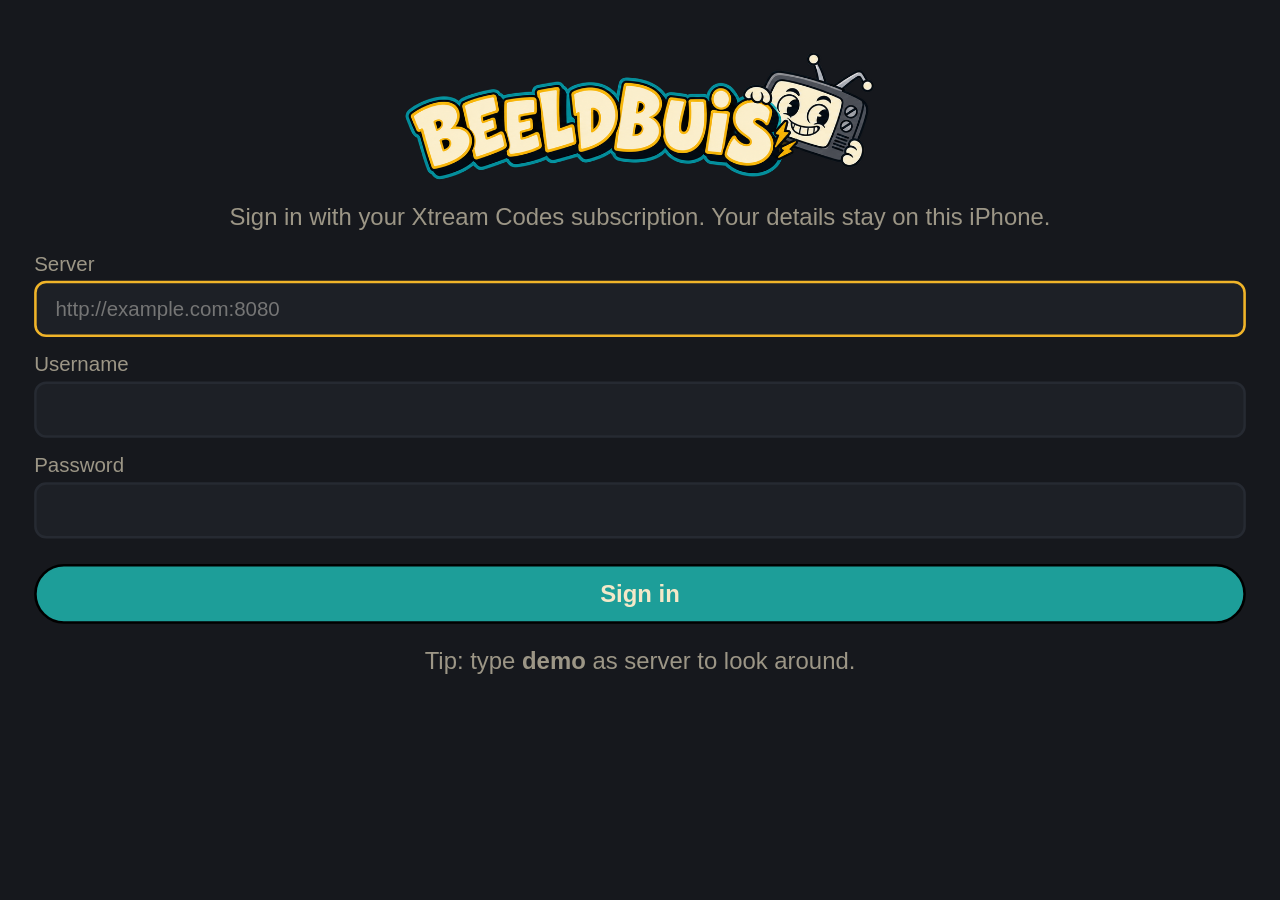
==== ios/app/index.html @ 49813ae4 "iPhone web app (first version): TV app on a phone layout, straight to the provider Co-Authored-By: C" ====
<!DOCTYPE html>
<html lang="en">
<head>
<meta charset="utf-8">
<meta name="viewport" content="width=device-width, initial-scale=1, maximum-scale=1, user-scalable=no, viewport-fit=cover">
<meta name="apple-mobile-web-app-capable" content="yes">
<meta name="mobile-web-app-capable" content="yes">
<meta name="apple-mobile-web-app-status-bar-style" content="black-translucent">
<meta name="apple-mobile-web-app-title" content="Beeldbuis">
<meta name="theme-color" content="#0E0F12">
<link rel="apple-touch-icon" href="img/icon-180.png">
<link rel="manifest" href="manifest.webmanifest">
<title>Beeldbuis</title>
<link rel="icon" href="img/icon-64.png">
<link rel="stylesheet" href="css/style.css">
<link rel="stylesheet" href="css/phone.css">
<script>window.BB_WEBAPP = true;</script>
</head>
<body>
<div id="stage">
  <div id="avplayer" class="hidden"></div>
  <video id="video" class="hidden" playsinline webkit-playsinline x-webkit-airplay="allow"></video>

  <header id="top" class="hidden">
    <img class="wordmark" src="img/wordmark.png" alt="Beeldbuis">
    <nav id="tabs">
      <button class="f tab" data-tab="home">Tonight</button>
      <button class="f tab" data-tab="sport">Sport</button>
      <button class="f tab" data-tab="live">Live TV</button>
      <button class="f tab" data-tab="movies">Movies</button>
      <button class="f tab" data-tab="series">Series</button>
      <button class="f tab" data-tab="search">Search</button>
      <button class="f tab" data-tab="settings">Settings</button>
    </nav>
    <div id="clock"></div>
  </header>

  <main id="screen"></main>

  <div id="osd" class="hidden">
    <div class="osd-bar">
      <div class="osd-title" id="osdTitle"></div>
      <div class="osd-sub" id="osdSub"></div>
      <div class="osd-progress hidden" id="osdProgress"><div id="osdFill"></div></div>
      <div class="osd-time" id="osdTime"></div>
    </div>
  </div>
  <div id="pbar" class="hidden">
    <button class="pb" id="pbBack" aria-label="Close">✕</button>
    <div id="pbTitle"></div>
    <button class="pb live-only" id="pbPrev" aria-label="Previous channel">▲</button>
    <button class="pb live-only" id="pbNext" aria-label="Next channel">▼</button>
    <button class="pb live-only" id="pbFav" aria-label="Favourite">★</button>
    <button class="pb vod-only" id="pbSubs" aria-label="Subtitles">Aa</button>
  </div>
  <div id="busy" class="hidden"><img src="img/icon-192.png" alt=""><div id="busyText">Loading…</div></div>
  <div id="side" class="hidden"></div>
  <div id="saver" class="hidden"></div>
  <div id="toast" class="hidden"></div>
</div>
<script>/* Safari plays HLS itself; other browsers (Android, desktop) get hls.js */
if (!document.createElement('video').canPlayType('application/vnd.apple.mpegurl')) document.write('<script src="js/hls.min.js"><\/script>');</script>
<script src="js/groups.js"></script>
<script src="js/platform.js"></script>
<script src="js/idb.js"></script>
<script src="js/store.js"></script>
<script src="js/xtream.js"></script>
<script src="js/search.js"></script>
  <script src="js/omdb.js"></script>
  <script src="js/mac.js"></script>
<script src="js/substyle.js"></script>
<script src="js/player.js"></script>
<script src="js/nav.js"></script>
<script src="js/app.js"></script>
<script src="js/selftest.js"></script>
</body>
</html>
---- ios/app/css/style.css ----
/* Beeldbuis TV — 1920x1080 stage, remote-only navigation.
   Kept to what Chromium 56 (Samsung 2018, Tizen 4) supports: flexbox with margins (no grid, no flex gap),
   CSS variables, no inset/aspect-ratio/:focus-visible. Only transform/opacity animate. */
:root {
  --creme: #F4E8C8; --oker: #F0B429; --oranje: #E07A2F; --teal: #1D9E99;
  --navy: #0E0F12; --panel: #1D2026; --panel2: #262A32; --dim: #9C9686; --line: #000;
}
* { box-sizing: border-box; }
html, body { margin: 0; width: 100%; height: 100%; overflow: hidden; }
html { background: transparent; }
body { background: var(--navy); }
body { color: var(--creme); font-family: "SamsungOne", "Roboto", "Helvetica Neue", Arial, sans-serif; font-size: 28px; }
#stage { position: absolute; top: 0; left: 0; width: 1920px; height: 1080px; transform-origin: 0 0; overflow: hidden; background: var(--navy); }
.hidden { display: none !important; }
button, input { font: inherit; color: inherit; }
button { background: none; border: 0; padding: 0; text-align: left; cursor: pointer; }
img { display: block; }
/* lists scroll by focus on a TV and by finger on a phone; no scrollbars either way */
.side, .main, .home, .row-items, .episodes, .seasons, .chips { -webkit-overflow-scrolling: touch; }
::-webkit-scrollbar { display: none; }

/* video layers sit under everything; the UI hides while playing */
#avplayer, #video { position: absolute; left: 0; top: 0; width: 1920px; height: 1080px; }
/* Samsung's player draws on a plane *behind* the page: its <object> must stay see-through, or it hides the picture */
#avplayer { background: transparent; }
/* 0.9.6: the element as a 2 px dot in the corner (the picture still fills the screen: setDisplayRect places it) */
#avplayer.av-small { width: 2px; height: 2px; opacity: .01; }
#video { background: #000; }
body.playing #top, body.playing #screen { display: none; }
/* the TV's and Android's video plane sits behind the page: everything must be see-through while playing */
body.playing, body.playing #stage { background: transparent; }

/* header */
#top { position: absolute; left: 0; top: 0; width: 1920px; height: 120px; display: flex; align-items: center; padding: 0 72px; z-index: 5;
  background: linear-gradient(var(--navy), rgba(14, 15, 18, 0)); }
.wordmark { height: 64px; margin-right: 56px; }
#tabs { display: flex; flex: 1; }
.tab { padding: 12px 28px; margin-right: 8px; border-radius: 40px; color: var(--dim); font-weight: 600; border: 3px solid transparent; }
.tab.active { color: var(--creme); }
.tab.focus { background: var(--oker); color: var(--navy); border-color: var(--line); }
#clock { font-size: 36px; font-weight: 700; color: var(--creme); }

#screen { position: absolute; left: 0; top: 120px; width: 1920px; height: 960px; }

/* focus: oker outline with a black contour, a little lift */
.f.focus { outline: none; }
.f { transition: transform .12s ease-out; }

/* sign in */
.login { width: 900px; margin: -40px auto 0; display: flex; flex-direction: column; align-items: stretch; }
.login-logo { width: 640px; margin: 0 auto 24px; }
.login-intro { color: var(--dim); text-align: center; margin: 0 0 24px; }
.login label { display: block; color: var(--dim); font-size: 24px; margin-bottom: 18px; }
.login input { display: block; width: 100%; margin-top: 6px; padding: 16px 22px; background: var(--panel); border: 3px solid var(--panel2); border-radius: 14px; outline: none; }
.login input.focus { border-color: var(--oker); }
.login-msg { text-align: center; color: var(--dim); min-height: 40px; }
.err { color: var(--oranje); }

.btn { display: inline-block; padding: 16px 36px; margin: 8px 16px 8px 0; border-radius: 40px; background: var(--panel2); border: 3px solid var(--line); font-weight: 700; }
.btn.primary { background: var(--teal); color: var(--creme); }
.btn.focus { background: var(--oker); color: var(--navy); transform: scale(1.05); }
.login .btn { text-align: center; margin: 12px 0 0; }

/* pages */
.page { padding: 20px 120px; }
.page h1 { font-size: 48px; margin: 0 0 8px; }
.hint { color: var(--dim); margin: 0 0 32px; }
.chips { display: flex; flex-wrap: wrap; margin-bottom: 32px; max-height: 560px; overflow: hidden; }
.chip { padding: 12px 26px; margin: 0 14px 14px 0; border-radius: 40px; background: var(--panel); border: 3px solid var(--panel2); font-weight: 600; }
.chip small { color: var(--dim); font-size: 20px; margin-left: 6px; }
.chip.on { background: var(--teal); border-color: var(--line); }
.chip.on small { color: var(--creme); }
.chip.focus { border-color: var(--oker); transform: scale(1.06); }

/* home rows */
.home { height: 960px; overflow: auto; padding: 0 0 60px 72px; }
.row { margin-bottom: 28px; }
.row h2 { font-size: 32px; margin: 10px 0 14px; color: var(--creme); }
.row-items { display: flex; overflow: auto; padding: 12px 0 18px 4px; }
.tile { flex: none; margin-right: 28px; border-radius: 16px; background: var(--panel); border: 3px solid transparent; position: relative; overflow: hidden; }
.tile.focus { border-color: var(--oker); transform: scale(1.06); box-shadow: 0 16px 40px rgba(0, 0, 0, .6); }
.tile-live { width: 300px; height: 210px; }
.tile-live .logo { height: 150px; display: flex; align-items: center; justify-content: center; background: var(--panel2); }
.tile-live .logo img { max-width: 220px; max-height: 110px; }
.tile-poster { width: 230px; height: 400px; }
.poster { width: 100%; height: 330px; object-fit: cover; background: var(--panel2); }
.tile-name { padding: 10px 14px; font-size: 22px; font-weight: 600; white-space: nowrap; overflow: hidden; text-overflow: ellipsis; }
.rating { position: absolute; top: 10px; right: 10px; background: rgba(14, 15, 18, .85); color: var(--oker); font-size: 20px; padding: 2px 10px; border-radius: 20px; }
.bar { position: absolute; left: 0; right: 0; bottom: 0; height: 8px; background: rgba(0, 0, 0, .6); }
.bar div { height: 100%; background: var(--oranje); }

/* lists with a category column */
.split { display: flex; height: 960px; padding: 0 0 0 72px; }
.side { width: 440px; flex: none; overflow: auto; padding: 6px 18px 80px 0; }
.main { flex: 1; overflow: auto; padding: 6px 72px 80px 24px; }
.cat { display: block; width: 100%; padding: 12px 20px; margin-bottom: 6px; border-radius: 12px; color: var(--dim); font-size: 24px; white-space: nowrap; overflow: hidden; text-overflow: ellipsis; border: 3px solid transparent; }
.cat.active { color: var(--creme); background: var(--panel); }
.cat.focus { border-color: var(--oker); color: var(--creme); }
.chan { display: flex; align-items: center; width: 100%; padding: 10px 18px; margin-bottom: 8px; border-radius: 14px; background: var(--panel); border: 3px solid transparent; }
.chan.focus { border-color: var(--oker); background: var(--panel2); }
.chan .logo { width: 120px; height: 68px; flex: none; display: flex; align-items: center; justify-content: center; margin-right: 22px; }
.chan .logo img { max-width: 110px; max-height: 60px; }
.chan-name { font-weight: 700; width: 480px; flex: none; white-space: nowrap; overflow: hidden; text-overflow: ellipsis; }
.chan-meta { flex: 1; color: var(--dim); font-size: 22px; white-space: nowrap; overflow: hidden; text-overflow: ellipsis; padding: 0 12px; }
.badge { flex: none; font-size: 18px; font-weight: 700; padding: 3px 10px; border-radius: 8px; background: var(--panel2); color: var(--dim); margin-left: 10px; }
.badge.q { background: var(--teal); color: var(--creme); }
.star { color: var(--oker); margin-left: 12px; }
.grid { display: flex; flex-wrap: wrap; align-content: flex-start; }
.grid .tile { margin: 0 24px 28px 0; }
.loading { color: var(--dim); padding: 40px; }

/* empty states use the mascot */
.empty { text-align: center; padding: 80px 40px; color: var(--dim); }
.empty img { width: 220px; margin: 0 auto 20px; }
.empty h2 { color: var(--creme); margin: 0 0 10px; }
.k-yellow { color: var(--oker); }
.k-red { color: #e5484d; }
.k-green { color: #3fb950; }
.k-blue { color: #4c8dff; }
.osd-keys { margin-left: 36px; color: var(--creme); opacity: .7; font-weight: 400; font-size: .8em; }

/* series */
.series { padding: 0 72px; height: 960px; overflow: hidden; }
.series-head { display: flex; margin-bottom: 20px; }
.series-head .poster { width: 220px; height: 320px; border-radius: 14px; margin-right: 40px; flex: none; }
.series-head h1 { margin: 0 0 6px; font-size: 52px; }
.meta { color: var(--oker); margin: 0 0 12px; }
.plot { color: var(--creme); opacity: .85; max-width: 1300px; font-size: 24px; line-height: 1.4; max-height: 135px; overflow: hidden; }
.seasons { display: flex; overflow: auto; padding: 6px 0 4px; }
.episodes { height: 420px; overflow: auto; padding: 8px 0 60px; }
.ep { display: block; position: relative; width: 100%; padding: 14px 22px; margin-bottom: 8px; border-radius: 12px; background: var(--panel); border: 3px solid transparent; overflow: hidden; white-space: nowrap; text-overflow: ellipsis; }
.ep b { color: var(--oker); margin-right: 14px; }
.ep.focus { border-color: var(--oker); background: var(--panel2); }

/* settings */
.settings { padding-top: 30px; }
.setting { display: flex; justify-content: space-between; width: 1200px; padding: 22px 30px; margin-bottom: 12px; border-radius: 14px; background: var(--panel); border: 3px solid transparent; }
.setting span { color: var(--dim); }
.setting.focus { border-color: var(--oker); }
.about { color: var(--dim); font-size: 22px; margin-top: 30px; }

/* modals */
.modal { position: absolute; left: 0; top: 0; width: 1920px; height: 1080px; background: rgba(14, 15, 18, .82); display: flex; align-items: center; justify-content: center; z-index: 20; }
.modal-box { background: var(--panel); border: 4px solid var(--line); border-radius: 24px; padding: 44px 52px; max-width: 1300px; box-shadow: 0 20px 60px rgba(0, 0, 0, .7); }
.modal-box h2 { margin: 0 0 12px; font-size: 40px; }
.modal-box p { color: var(--creme); opacity: .9; line-height: 1.4; }
.modal-mascot { width: 140px; margin-bottom: 10px; }
.detail { display: flex; }
.detail .poster { width: 300px; height: 440px; border-radius: 14px; margin-right: 44px; flex: none; }
.btns { margin-top: 20px; }

/* player overlay */
#osd { position: absolute; left: 0; bottom: 0; width: 1920px; padding: 60px 96px 56px; z-index: 10;
  background: linear-gradient(rgba(14, 15, 18, 0), rgba(14, 15, 18, .92)); }
.osd-title { font-size: 48px; font-weight: 800; }
.osd-sub { color: var(--creme); opacity: .85; margin-top: 6px; white-space: nowrap; overflow: hidden; text-overflow: ellipsis; }
.osd-progress { height: 10px; background: rgba(244, 232, 200, .25); border-radius: 6px; margin-top: 22px; overflow: hidden; }
#osdFill { height: 100%; width: 0; background: var(--oker); }
.osd-time { color: var(--oker); margin-top: 12px; font-weight: 700; }
/* subtitles: #subs gets inline styles from js/substyle.js (Settings → Subtitle style) */
#subs { position: absolute; pointer-events: none; }
#subs.off { display: none !important; }
/* subtitle editor: a panel over the picture, the subtitle full size underneath */
.modal.subed { background: transparent; align-items: flex-start; justify-content: center; }
.sub-scene { position: absolute; left: 0; top: 0; width: 1920px; height: 1080px; }
.sub-scene.dark { background: radial-gradient(ellipse at 70% 30%, #3a4a6a 0%, #151a26 55%, #07080b 100%); }
.sub-scene.bright { background: linear-gradient(180deg, #bfe3ff 0%, #eaf4fb 45%, #e9dcc0 70%, #b9a27c 100%); }
.sub-scene.film { background: transparent; }
.sub-panel { position: absolute; left: 160px; right: 160px; top: 36px; background: rgba(20, 22, 27, .93); border: 4px solid var(--line); border-radius: 22px; padding: 22px 34px 18px; box-shadow: 0 20px 60px rgba(0, 0, 0, .6); }
.sub-panel.low { top: auto; bottom: 36px; }
.sub-head { display: flex; align-items: baseline; justify-content: space-between; margin-bottom: 12px; }
.sub-head b { font-size: 34px; }
.sub-head span { color: var(--dim); font-size: 22px; }
.sub-tabs { display: flex; margin-bottom: 10px; }
.sub-tabs .chip { padding: 8px 22px; margin: 0 10px 0 0; font-size: 24px; }
.sub-rows { max-height: 470px; }
.srow { display: flex; justify-content: space-between; align-items: center; width: 100%; padding: 9px 22px; margin: 0 0 6px; border-radius: 12px; background: var(--panel2); border: 3px solid transparent; font-size: 26px; text-align: left; }
.srow b { font-weight: 600; color: var(--creme); }
.srow .sv { display: flex; align-items: center; min-width: 360px; justify-content: space-between; }
.srow .sv i { font-style: normal; color: var(--dim); font-size: 20px; padding: 0 12px; }
.srow .sv em { font-style: normal; font-weight: 700; color: var(--oker); }
.srow.focus { border-color: var(--oker); }
.srow.focus .sv i { color: var(--oker); }
.srow.sreset .sv { justify-content: flex-end; }
.sub-presets { display: flex; flex-wrap: wrap; margin-top: 6px; }
.spreset { width: 396px; margin: 0 12px 12px 0; padding: 12px 18px; border-radius: 14px; background: var(--panel2); border: 3px solid transparent; text-align: left; }
.spreset b { display: block; font-size: 26px; }
.spreset small { display: block; color: var(--dim); font-size: 19px; margin-top: 2px; }
.spreset.on { background: var(--teal); }
.spreset.on small { color: var(--creme); }
.spreset.focus { border-color: var(--oker); }
.sub-note { color: var(--dim); font-size: 24px; margin: 10px 4px; }

#busy { position: absolute; left: 0; top: 0; width: 1920px; height: 1080px; display: flex; flex-direction: column; align-items: center; justify-content: center; background: rgba(14, 15, 18, .7); z-index: 30; }
#busy img { width: 180px; animation: bob 1.2s ease-in-out infinite; }
#busyText { margin-top: 18px; color: var(--creme); }
@keyframes bob { 0%, 100% { transform: translateY(0) rotate(-3deg); } 50% { transform: translateY(-14px) rotate(3deg); } }
#toast { position: absolute; left: 50%; bottom: 80px; transform: translateX(-50%); background: var(--oker); color: var(--navy); font-weight: 700; padding: 18px 34px; border-radius: 40px; border: 3px solid var(--line); z-index: 40; max-width: 1400px; text-align: center; }

/* search */
.search { height: 960px; overflow: auto; padding: 10px 0 60px 72px; }
.search-bar { margin: 0 120px 16px 0; }
.search-bar input { display: block; width: 100%; padding: 18px 26px; background: var(--panel); border: 3px solid var(--panel2); border-radius: 16px; outline: none; font-size: 34px; }
.search-bar input.focus { border-color: var(--oker); }
.search-status { color: var(--dim); min-height: 40px; font-size: 26px; }
.search-status p { margin: 0 0 8px; }
.search .empty { padding: 40px; }
.search::-webkit-scrollbar { display: none; }

/* Tonight (home) */
.home-head { display: flex; align-items: baseline; margin: 6px 0 8px; }
.home-head h1 { font-size: 52px; margin: 0 24px 0 0; color: var(--creme); }
.home-head span { font-size: 28px; color: var(--dim); }
.row h2 .hint { font-size: 22px; font-weight: 400; color: var(--dim); margin-left: 14px; }
.tile-live.has-sub { height: 240px; }
.tile-poster.has-sub { height: 430px; }
.tile-sub { padding: 0 14px; margin-top: -4px; font-size: 19px; color: var(--dim); white-space: nowrap; overflow: hidden; text-overflow: ellipsis; }
.tile-poster .tile-sub { font-size: 18px; }

.home-head .profiles { margin-left: auto; margin-right: 120px; display: flex; }
.home-head .prof { margin-left: 14px; }
.rate { position: absolute; top: 10px; right: 10px; background: rgba(14, 15, 18, .85); color: var(--oker); font-size: 18px; font-weight: 700; padding: 3px 9px; border-radius: 8px; }
.ratings { display: inline-block; margin-left: 14px; color: var(--creme); }
.rate .rt { font-style: normal; margin-left: 8px; }
.rate .rt:before { content: ''; display: inline-block; width: 12px; height: 12px; border-radius: 50%; margin-right: 4px; vertical-align: 0; }
.rate .rt-f { color: #ff7a5c; } .rate .rt-f:before { background: #e8402a; }
.rate .rt-r { color: #9bd97a; } .rate .rt-r:before { background: #6aa84f; }
.modal label.field { display: block; color: var(--dim); font-size: 24px; margin: 0 0 14px; }
.modal label.field input { display: block; width: 100%; margin-top: 6px; padding: 14px 20px; background: var(--panel2); border: 3px solid var(--panel2); border-radius: 12px; outline: none; font-size: 28px; }
.modal label.field input.focus { border-color: var(--oker); }

.side-h { color: var(--dim); font-size: 20px; text-transform: uppercase; letter-spacing: .08em; margin: 18px 0 8px 18px; }
.cat small { color: var(--dim); font-size: 18px; margin-left: 6px; }

.grid.shelves { display: block; }
.grid.shelves .tile { margin: 0 24px 0 0; }
.tile.more { display: flex; align-items: center; justify-content: center; text-align: center; height: 400px; }
.more-in { font-size: 28px; font-weight: 700; color: var(--oker); }
.more-in small { color: var(--dim); font-size: 22px; }

/* Taste buttons (Mac-linked titles) */
.verdicts { margin-top: 12px; }
.verdicts .btn { font-size: 22px; padding: 10px 18px; }
.verdict.on:not(.focus) { background: var(--teal); color: var(--creme); }

/* ---- Tonight + Sport (0.8.5): warmer background, a big picture, live cards in the house style.
   Chromium 56: no grid, no flex gap, no conic gradients, no color-mix. */
#stage, body { background: #16181d; }
.home { background: radial-gradient(ellipse 1300px 600px at 100% 0%, rgba(240, 180, 41, .13), rgba(240, 180, 41, 0) 70%),
  radial-gradient(ellipse 1000px 700px at 0% 45%, rgba(29, 158, 153, .12), rgba(29, 158, 153, 0) 70%); }
body.playing #stage { background: transparent; }
.row h2 .mk { display: inline-block; width: 14px; height: 30px; border-radius: 5px; border: 3px solid #000; background: var(--oker); margin-right: 14px; vertical-align: -4px; }
.tile-poster { border: 3px solid #000; }
.tile.focus { border-color: var(--oker); box-shadow: 6px 6px 0 #000, 0 16px 40px rgba(0, 0, 0, .6); }
.hero { position: relative; width: 1776px; height: 440px; margin: 4px 0 26px; border-radius: 26px; overflow: hidden; border: 4px solid #000; background: #0e0f12 url(../img/icon-512.png) no-repeat 1380px 40px / 360px 360px; box-shadow: 8px 8px 0 #000; }
.hero .hbg { position: absolute; left: 0; top: 0; width: 1776px; height: 440px; object-fit: cover; object-position: center 25%; }
.hero .hshade { position: absolute; left: 0; top: 0; right: 0; bottom: 0; background: linear-gradient(90deg, rgba(14, 15, 18, .95) 0%, rgba(14, 15, 18, .75) 38%, rgba(14, 15, 18, .05) 75%); }
.hero .htxt { position: absolute; left: 56px; bottom: 34px; width: 900px; }
.hero h1 { font-size: 64px; line-height: 1.02; margin: 14px 0 8px; font-weight: 900; color: var(--creme); text-shadow: 0 4px 0 rgba(0, 0, 0, .6); white-space: nowrap; overflow: hidden; text-overflow: ellipsis; }
.hero .hsub { font-size: 24px; color: var(--oker); font-weight: 700; margin-bottom: 10px; }
.hero .hov { font-size: 23px; line-height: 1.4; color: #d9cfb3; max-height: 66px; overflow: hidden; margin-bottom: 14px; }
.lchip { display: inline-block; font-size: 18px; font-weight: 900; letter-spacing: .06em; text-transform: uppercase; padding: 3px 14px; border-radius: 30px; border: 3px solid #000; background: var(--oker); color: var(--navy); white-space: nowrap; }
.lchip.orange { background: var(--oranje); } .lchip.teal { background: var(--teal); color: #fff; } .lchip.creme { background: var(--creme); }
.lcard { flex: none; position: relative; width: 440px; height: 250px; margin-right: 28px; border-radius: 22px; border: 3px solid #000; overflow: hidden; color: var(--creme);
  background-image: linear-gradient(140deg, rgba(29, 32, 38, 0) 0%, rgba(29, 32, 38, .55) 45%, #1d2026 90%); box-shadow: 0 10px 26px rgba(0, 0, 0, .45); }
.lcard.focus { transform: scale(1.06); border-color: var(--oker); box-shadow: 6px 6px 0 #000, 0 16px 40px rgba(0, 0, 0, .6); }
.lcard.big { width: 560px; height: 290px; }
.lcard .ltop { position: absolute; left: 18px; right: 18px; top: 16px; display: flex; align-items: center; }
.lcard .llogo { height: 44px; min-width: 44px; max-width: 130px; background: var(--creme); border: 3px solid #000; border-radius: 10px; padding: 3px 6px; display: flex; align-items: center; justify-content: center; margin-right: 12px; font-size: 22px; }
.lcard .llogo img { max-height: 32px; max-width: 112px; }
.lcard .lch { flex: 1; font-size: 19px; font-weight: 700; white-space: nowrap; overflow: hidden; text-overflow: ellipsis; }
.lcard .llive { font-size: 16px; font-weight: 900; background: #e8604f; color: #fff; border: 3px solid #000; border-radius: 9px; padding: 1px 9px; margin-left: 10px; }
.lcard .lmid { position: absolute; left: 18px; right: 18px; top: 74px; display: flex; align-items: center; height: 110px; }
.lcard.big .lmid { top: 84px; height: 130px; }
.lcard .lem { font-size: 46px; margin-right: 16px; }
.lcard .lt { font-size: 28px; font-weight: 900; line-height: 1.15; max-height: 66px; overflow: hidden; text-shadow: 0 3px 0 rgba(0, 0, 0, .4); }
.lcard .lteams { display: flex; align-items: center; width: 100%; }
.lcard .ltm { flex: 1; display: flex; flex-direction: column; align-items: center; font-size: 21px; font-weight: 800; text-align: center; overflow: hidden; }
.lcard .ltm img { width: 58px; height: 58px; object-fit: contain; margin-bottom: 4px; }
.lcard .ltm span { white-space: nowrap; overflow: hidden; text-overflow: ellipsis; max-width: 170px; }
.lcard .lvs { width: 130px; text-align: center; font-size: 19px; font-weight: 900; white-space: nowrap; }
.lcard .lvs b { display: block; font-size: 30px; }
.lcard .lbot { position: absolute; left: 18px; right: 18px; bottom: 20px; display: flex; align-items: center; font-size: 19px; }
.lcard .lbot .lchip { font-size: 14px; padding: 1px 10px; margin-right: 10px; }
.lcard .linfo { flex: 1; white-space: nowrap; overflow: hidden; text-overflow: ellipsis; opacity: .9; font-size: 19px; }
.lcard .lprog { position: absolute; left: 0; right: 0; bottom: 0; height: 7px; background: rgba(0, 0, 0, .35); }
.lcard .lprog div { height: 100%; background: var(--oker); }
.lcard.lmore { background-color: var(--panel); }
.lcard.lmore .lem, .lcard.lmore .lt, .lcard.lmore .linfo { position: relative; left: 26px; top: 0; width: 380px; }
.lcard.lmore .lem { display: block; margin-bottom: 10px; }
.lcard.lmore .linfo { display: block; margin-top: 10px; color: var(--oker); }
.sport .sp-head { display: flex; align-items: center; margin: 6px 0 18px; }
.sport .sp-head img { width: 110px; height: 110px; border-radius: 26px; border: 4px solid #000; box-shadow: 5px 5px 0 #000; margin-right: 28px; }
.sport .sp-head h1 { font-size: 58px; margin: 0; font-weight: 900; color: var(--creme); text-shadow: 0 4px 0 #000; }
.sport .sp-head span { color: var(--dim); font-size: 26px; }
.sp-chips { max-height: none; margin-bottom: 14px; }
/* sort & filter bar above a Discover grid (0.8.6) */
.sortbar { display: flex; flex-wrap: wrap; align-items: center; gap: 12px; width: 100%; margin: 0 0 22px; }
.sortbar .sb { display: flex; flex-direction: column; align-items: flex-start; gap: 2px; background: #1D2026; color: #F4E8C8; border: 3px solid #000; border-radius: 14px; padding: 8px 16px; font-size: 22px; font-weight: 700; min-width: 130px; }
.sortbar .sb small { font-size: 15px; font-weight: 600; text-transform: uppercase; letter-spacing: .07em; color: #9aa0aa; }
.sortbar .sb.on { background: #F0B429; color: #0E0F12; }
.sortbar .sb.on small { color: #3a2a00; }
.sortbar .sb.focus { outline: 4px solid #1D9E99; outline-offset: 2px; transform: scale(1.04); }
.sortbar .sbn { color: #9aa0aa; font-size: 20px; margin-left: 8px; }
/* watchlist toggle on a detail screen (0.8.8) */
#mFav.on:not(.focus), #sFav.on:not(.focus) { background: var(--teal); color: var(--creme); }

/* 0.8.9: TV guide grid */
.guide { padding: 0 72px; height: 960px; display: flex; flex-direction: column; }
.g-top { display: flex; align-items: flex-start; gap: 30px; height: 170px; flex: none; }
.g-days { display: flex; flex-wrap: wrap; width: 760px; flex: none; }
.g-days .chip { padding: 8px 20px; margin: 0 10px 10px 0; font-size: 24px; }
.g-info { flex: 1; overflow: hidden; }
.g-info b { display: block; font-size: 34px; white-space: nowrap; overflow: hidden; text-overflow: ellipsis; }
.g-info span { color: var(--oker); font-size: 22px; font-weight: 700; }
.g-info p { margin: 6px 0 0; color: var(--creme); opacity: .85; font-size: 22px; line-height: 1.3; max-height: 58px; overflow: hidden; }
.g-ruler { display: flex; height: 40px; flex: none; color: var(--dim); font-size: 20px; }
.g-chcol { width: 300px; flex: none; font-weight: 700; color: var(--creme); }
.g-times { position: relative; width: 1440px; }
.g-times span { position: absolute; top: 6px; border-left: 2px solid var(--panel2); padding-left: 8px; }
.g-now { position: absolute; top: 0; bottom: 0; width: 3px; background: var(--oker); z-index: 2; pointer-events: none; }
.g-rows { flex: 1; overflow: hidden; padding-bottom: 40px; }
.g-row { display: flex; height: 78px; margin-bottom: 6px; }
.g-ch { width: 300px; flex: none; display: flex; align-items: center; gap: 14px; padding-right: 14px; overflow: hidden; }
.g-ch img { max-width: 80px; max-height: 50px; flex: none; }
.g-ch span { font-size: 22px; font-weight: 700; white-space: nowrap; overflow: hidden; text-overflow: ellipsis; }
.g-progs { position: relative; width: 1440px; flex: none; overflow: hidden; }
.gp { position: absolute; top: 0; height: 78px; padding: 6px 12px; border-radius: 10px; background: var(--panel); border: 3px solid transparent; text-align: left; overflow: hidden; }
.gp b { display: block; font-size: 22px; white-space: nowrap; overflow: hidden; text-overflow: ellipsis; }
.gp small { display: block; font-size: 17px; color: var(--dim); white-space: nowrap; }
.gp.now { background: var(--panel2); }
.gp.past { opacity: .55; }
.gp.none b { color: var(--dim); font-weight: 600; }
.gp.rec b::before { content: '● '; color: #e0453a; }
.gp.focus { border-color: var(--oker); opacity: 1; z-index: 3; }
.tile.gs.past { opacity: .7; }
.tile.gs.focus { opacity: 1; }
/* 0.8.9: all filters */
.modal.wide .modal-box { max-width: 1760px; width: 1760px; max-height: 1000px; overflow: auto; padding: 32px 44px; }
.mf-row { display: flex; align-items: flex-start; margin-bottom: 6px; }
.mf-l { width: 230px; flex: none; color: var(--dim); font-size: 22px; padding-top: 12px; }
.mf-o { display: flex; flex-wrap: wrap; flex: 1; }
.mf-o .chip { padding: 6px 18px; margin: 0 10px 10px 0; font-size: 22px; }
.sortbar .sb.more small { color: #9aa0aa; }

/* ---------- 0.9.5: match data next to the picture ---------- */
#side { position: absolute; left: 0; top: 0; width: 1920px; height: 1080px; z-index: 9; pointer-events: none; font-size: 24px; }
.sd-col { position: absolute; left: 1440px; top: 0; width: 480px; height: 1080px; background: var(--panel); border-left: 4px solid #000; padding: 34px 30px; overflow: hidden; }
.sd-strip { position: absolute; left: 0; top: 810px; width: 1440px; height: 270px; background: var(--navy); border-top: 4px solid #000; padding: 26px 48px; overflow: hidden; }
#side.over .sd-col { background: rgba(29, 32, 38, .93); }
#side.over .sd-strip { display: none; }
body.sided #osd { width: 1440px; bottom: 270px; padding: 30px 48px 22px; }
body.sided .osd-title { font-size: 36px; }
.sd-ctx b { display: block; font-size: 30px; color: var(--creme); white-space: nowrap; overflow: hidden; text-overflow: ellipsis; }
.sd-ctx span { display: block; color: var(--dim); font-size: 22px; margin-top: 4px; white-space: nowrap; overflow: hidden; text-overflow: ellipsis; }
.sd-note { margin-top: 18px; padding: 12px 16px; border: 3px solid #000; border-radius: 14px; background: var(--teal); color: #fff; font-weight: 700; font-size: 22px; line-height: 1.3; }
.sd-note.warn { background: var(--oranje); }
.sd-none { margin-top: 26px; color: var(--dim); line-height: 1.35; }
.sd-lg { margin-top: 24px; color: var(--oker); font-weight: 700; font-size: 21px; text-transform: uppercase; letter-spacing: 1px; }
.sd-strip .sd-lg { margin-top: 0; }
.sd-race { font-size: 32px; font-weight: 800; margin-top: 8px; line-height: 1.15; }
.sd-teams { display: flex; align-items: center; margin-top: 16px; }
.sd-tm { flex: 1; text-align: center; min-width: 0; }
.sd-tm img { width: 84px; height: 84px; object-fit: contain; margin: 0 auto 8px; }
.sd-tm span { display: block; font-weight: 800; font-size: 24px; white-space: nowrap; overflow: hidden; text-overflow: ellipsis; }
.sd-sc { flex: none; font-size: 60px; font-weight: 900; color: var(--creme); padding: 0 10px; }
.sd-det { text-align: center; color: var(--oker); font-weight: 700; margin-top: 10px; }
.sd-det.dim { color: var(--creme); font-weight: 400; }
.sd-play { margin-top: 12px; color: var(--dim); font-size: 21px; line-height: 1.3; max-height: 84px; overflow: hidden; }
.sd-list { margin-top: 18px; }
.sd-list div { padding: 6px 0; border-top: 2px solid rgba(244, 232, 200, .08); white-space: nowrap; overflow: hidden; text-overflow: ellipsis; font-size: 23px; }
.sd-list i { display: inline-block; width: 54px; color: var(--oker); font-style: normal; font-weight: 700; }
.sd-list u { text-decoration: none; color: var(--dim); font-size: 19px; }
.sd-lu { display: flex; margin-top: 20px; font-size: 18px; line-height: 1.35; }
.sd-lu div { flex: 1; min-width: 0; margin-right: 10px; }
.sd-lu b { display: block; color: var(--oker); font-size: 19px; margin-bottom: 6px; }
.sd-lu span { display: block; white-space: nowrap; overflow: hidden; text-overflow: ellipsis; color: var(--creme); opacity: .85; }
.sd-hint { float: right; color: var(--dim); font-size: 21px; }
.sd-hint b { color: var(--creme); }
.sd-elses { margin-top: 12px; height: 170px; overflow: hidden; }
.sd-else { display: inline-block; margin: 0 14px 12px 0; padding: 8px 16px; border-radius: 12px; background: var(--panel); border: 3px solid #000; font-size: 21px; color: var(--dim); white-space: nowrap; }
.sd-else b { color: var(--creme); margin-right: 6px; }

/* ---------- 0.9.5: calm home ---------- */
.calm { position: absolute; left: 0; top: -120px; width: 1920px; height: 1080px; padding: 84px 96px 0; }   /* #screen starts under the (hidden) tab bar */
.calm-top { display: flex; align-items: flex-start; height: 300px; }
.calm-clock { font-size: 168px; font-weight: 800; line-height: 1; color: var(--creme); letter-spacing: -2px; }
.calm-date { font-size: 38px; color: var(--dim); margin-top: 10px; }
.calm-wx { margin-left: auto; display: flex; align-items: center; padding-top: 18px; }
.wx-i { font-size: 76px; margin-right: 18px; }
.wx-t { font-size: 84px; font-weight: 800; color: var(--creme); margin-right: 22px; }
.wx-d { font-size: 24px; color: var(--dim); line-height: 1.35; }
.wx-d b { display: block; color: var(--creme); font-size: 30px; }
.calm-row { display: flex; margin-top: 44px; }
.ctile { flex: none; width: 268px; height: 190px; margin-right: 24px; padding: 26px 24px; border-radius: 22px; background: var(--panel); border: 4px solid #000; box-shadow: 6px 6px 0 #000; transition: transform .12s; }
.ctile:last-child { margin-right: 0; }
.ctile b { display: block; font-size: 38px; font-weight: 800; color: var(--creme); }
.ctile span { display: block; margin-top: 12px; font-size: 22px; line-height: 1.3; color: var(--dim); max-height: 58px; overflow: hidden; }
.ctile.focus { transform: scale(1.06); background: var(--teal); border-color: var(--oker); }
.ctile.focus span { color: #fff; }
.calm-row.dev { margin-top: 40px; height: 96px; }
.cdev { flex: none; height: 84px; margin-right: 20px; padding: 0 30px 0 24px; border-radius: 42px; background: var(--panel2); border: 3px solid #000; font-size: 27px; font-weight: 700; color: var(--creme); white-space: nowrap; transition: transform .12s; }
.cdev i { font-style: normal; margin-right: 12px; opacity: .8; }
.cdev.focus { transform: scale(1.07); background: var(--oker); color: var(--navy); }
.calm-foot { position: absolute; left: 96px; right: 96px; bottom: 56px; display: flex; align-items: flex-end; }
.calm-foot div { font-size: 26px; color: var(--dim); }
.calm-foot img { margin-left: auto; height: 120px; opacity: .9; }

/* ---------- 0.9.5: screensaver ---------- */
#saver { position: absolute; left: 0; top: 0; width: 1920px; height: 1080px; z-index: 60; background: #000; overflow: hidden; }
.sv-img { position: absolute; left: 0; top: 0; width: 1920px; height: 1080px; background: #000 center / cover no-repeat; opacity: 0; transition: opacity 2s; }
.sv-img.photo { background-size: contain; }
.sv-img.on { opacity: 1; }
.sv-shade { position: absolute; left: 0; top: 0; width: 1920px; height: 1080px; background: rgba(14, 15, 18, .28); }
.sv-plain .sv-shade { background: var(--navy); }
.sv-box { position: absolute; width: 640px; padding: 26px 32px; border-radius: 24px; background: rgba(14, 15, 18, .62); }
.sv-plain .sv-box { background: transparent; }
.sv-clock { font-size: 120px; font-weight: 800; line-height: 1; color: var(--creme); }
.sv-date { font-size: 30px; color: var(--creme); opacity: .8; margin-top: 6px; }
.sv-wx { display: flex; align-items: center; margin-top: 14px; }
.sv-wx .wx-i { font-size: 44px; margin-right: 12px; }
.sv-wx .wx-t { font-size: 46px; margin-right: 16px; }
.sv-wx .wx-d { font-size: 20px; color: var(--creme); opacity: .8; }
.sv-wx .wx-d b { font-size: 24px; }
.sv-cap { margin-top: 16px; font-size: 26px; line-height: 1.4; color: var(--creme); }
.sv-cap:empty, .sv-line:empty { display: none; }
.sv-cap i { display: block; font-style: normal; font-size: 20px; color: var(--oker); margin-top: 4px; }
.sv-line { margin-top: 14px; font-size: 22px; color: var(--creme); opacity: .85; white-space: nowrap; overflow: hidden; text-overflow: ellipsis; }
.sv-mascot { position: absolute; right: 120px; bottom: 90px; width: 192px; opacity: .5; }
---- ios/app/css/phone.css ----
/* Beeldbuis on iPhone/iPad (web app, no Mac needed).
   The TV stage is reused: fit() makes it as wide as the phone in "TV pixels" (720 upright, 1500 sideways) and scales it
   down, so the TV's sizes stay readable. These rules only turn the fixed 1920x1080 layout into one that follows
   the stage (--sw x --sh) and puts the tabs at the bottom, where a thumb reaches them. */
body.phone { background: var(--navy); -webkit-tap-highlight-color: transparent; -webkit-user-select: none; user-select: none;
  -webkit-text-size-adjust: 100%; touch-action: manipulation; }
body.phone input { -webkit-user-select: text; user-select: text; }
body.phone #stage { width: var(--sw); height: var(--sh); }
body.phone .f { transition: none; }
body.phone .f.focus, body.phone .btn.focus, body.phone .chip.focus { transform: none; }
body.phone .tile.focus, body.phone .lcard.focus { transform: none; }

/* header: wordmark + clock; tabs as a bar at the bottom */
body.phone #top { width: 100%; height: 104px; padding: 26px 32px 0; background: var(--navy); }
body.phone .wordmark { height: 52px; margin-right: auto; }
body.phone #clock { font-size: 30px; }
body.phone #tabs { position: absolute; left: 0; top: calc(var(--sh) - 128px); width: 100%; height: 128px; padding: 6px 4px 34px;
  background: #15171b; border-top: 3px solid #000; display: flex; justify-content: space-around; }
body.phone .tab { flex: 1; margin: 0; padding: 50px 0 0; border: 0; border-radius: 0; font-size: 19px; text-align: center; position: relative; color: var(--dim); }
body.phone .tab::before { position: absolute; left: 0; right: 0; top: 4px; font-size: 38px; line-height: 44px; text-align: center; }
body.phone .tab[data-tab=home]::before { content: "★"; }
body.phone .tab[data-tab=sport]::before { content: "⚽"; }
body.phone .tab[data-tab=live]::before { content: "📺"; }
body.phone .tab[data-tab=movies]::before { content: "🎬"; }
body.phone .tab[data-tab=series]::before { content: "🍿"; }
body.phone .tab[data-tab=search]::before { content: "🔍"; }
body.phone .tab[data-tab=settings]::before { content: "⚙"; }
body.phone .tab.active, body.phone .tab.focus { background: none; color: var(--oker); }
body.phone #screen { width: 100%; top: 104px; height: calc(var(--sh) - 232px); }
body.phone #top.hidden + #screen { top: 0; height: var(--sh); }

/* pages fill the screen area and scroll by finger */
body.phone .home, body.phone .search, body.phone .series, body.phone .guide { height: 100%; }
body.phone .home { padding: 0 0 40px 28px; overflow: auto; }
body.phone .search { padding: 10px 0 40px 28px; }
body.phone .page { padding: 20px 32px; overflow: auto; height: 100%; }
body.phone .chips { max-height: none; }
body.phone .home-head { flex-wrap: wrap; }
body.phone .home-head .profiles { margin: 8px 0 0; width: 100%; }
body.phone .home-head .prof:first-child { margin-left: 0; }
body.phone .hero { width: calc(var(--sw) - 56px); height: 400px; background-position: right 20px top 20px; background-size: 200px 200px; }
body.phone .hero .hbg { width: 100%; height: 100%; }
body.phone .hero .htxt { left: 28px; right: 28px; width: auto; }
body.phone .hero h1 { font-size: 48px; white-space: normal; }

/* list | content views become one column */
body.phone .split { height: 100%; padding: 0; flex-direction: column; }
body.phone .side { width: 100%; max-height: 34%; padding: 0 20px 10px 28px; border-bottom: 3px solid #000; }
body.phone .main { padding: 10px 28px 60px; }
body.phone .series { padding: 0 28px; overflow: auto; }
body.phone .detail { flex-direction: column; }
body.phone .detail .poster { width: 240px; height: 350px; margin: 0 0 20px; }

/* overlays */
body.phone .modal, body.phone #busy { width: var(--sw); height: var(--sh); }
body.phone .modal-box { max-width: calc(var(--sw) - 40px); padding: 32px 30px; max-height: calc(var(--sh) - 120px); overflow: auto; }
body.phone .modal.wide .modal-box { width: calc(var(--sw) - 40px); max-width: calc(var(--sw) - 40px); }
body.phone #toast { max-width: calc(var(--sw) - 60px); bottom: 160px; }
body.phone .login { width: auto; margin: 0; padding: 60px 40px; }
body.phone .login-logo { width: 100%; max-width: 560px; }
body.phone .calm { width: var(--sw); height: var(--sh); top: -104px; padding: 60px 32px 0; }

/* playing: touch bar on top, the picture under it (upright) or full screen (sideways); programme info under the picture */
body.phone.playing #stage { background: #000; }
body.phone #video { left: 0 !important; top: 110px !important; width: var(--sw) !important; height: calc(var(--sw) * .5625) !important; }
body.phone:not(.upright) #video { top: 0 !important; height: var(--sh) !important; }
#pbar { position: absolute; left: 0; top: 0; width: 100%; height: 110px; display: flex; align-items: center; padding: 20px 16px 0; z-index: 15; background: #000; }
body.phone:not(.upright) #pbar { background: linear-gradient(rgba(0, 0, 0, .75), rgba(0, 0, 0, 0)); height: 120px; padding-top: 10px; }
#pbTitle { flex: 1; font-weight: 700; font-size: 30px; white-space: nowrap; overflow: hidden; text-overflow: ellipsis; padding: 0 16px; }
.pb { width: 76px; height: 76px; margin-left: 8px; border-radius: 40px; background: var(--panel2); border: 3px solid #000; font-size: 32px; font-weight: 800; text-align: center; color: var(--creme); }
#pbBack { margin-left: 0; background: var(--oker); color: var(--navy); }
#pbar .live-only { display: none; }
#pbar.is-live .live-only { display: block; }
#pbar.is-live .vod-only { display: none; }
body.phone #osd { display: none; }
body.phone.upright.playing #osd { display: block !important; left: 0; top: calc(110px + var(--sw) * .5625); bottom: auto; width: 100%; padding: 28px 32px; background: none; }
body.phone.upright.playing #osd .osd-title { font-size: 40px; }

/* settings, search, series */
body.phone .setting { width: 100%; padding: 22px 24px; }
body.phone .setting span { text-align: right; margin-left: 20px; overflow: hidden; text-overflow: ellipsis; white-space: nowrap; max-width: 55%; }
body.phone #stLayer, body.phone #stStart, body.phone #stSaver { display: none; }
body.phone .search-bar { margin: 0 28px 16px 0; }
body.phone .series-head .poster { width: 180px; height: 262px; margin-right: 24px; }
body.phone .series-head h1 { font-size: 40px; }
body.phone .episodes { height: auto; overflow: visible; }
body.phone .chan .logo { width: 100px; margin-right: 16px; }
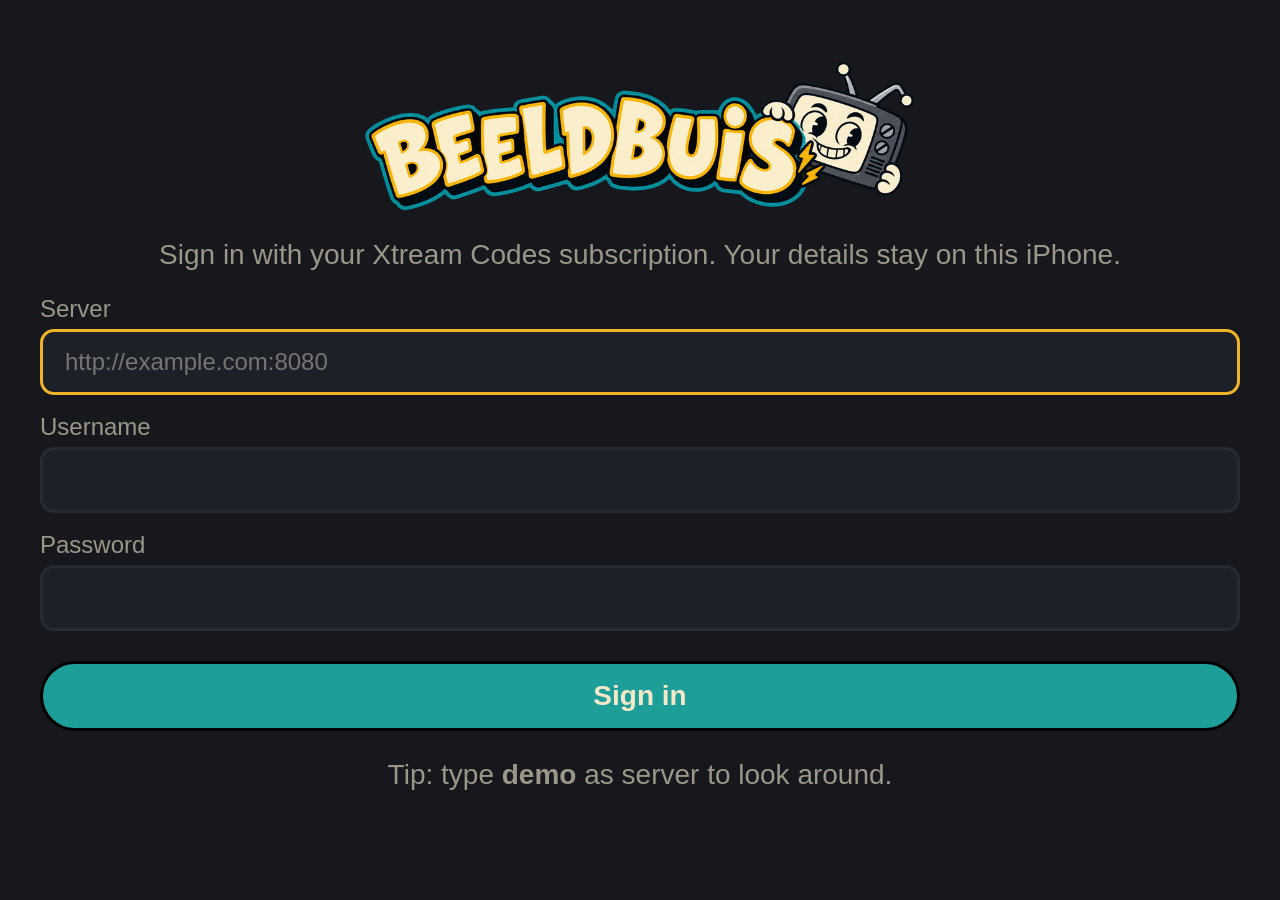
==== commit c04185b1: "iPhone app: http only, Sport tab only with a Mac, home indicator room, sideways layout Co-Authored-B" ====
--- a/ios/app/index.html
+++ b/ios/app/index.html
@@ -5,7 +5,7 @@
 <meta name="viewport" content="width=device-width, initial-scale=1, maximum-scale=1, user-scalable=no, viewport-fit=cover">
 <meta name="apple-mobile-web-app-capable" content="yes">
 <meta name="mobile-web-app-capable" content="yes">
-<meta name="apple-mobile-web-app-status-bar-style" content="black-translucent">
+<meta name="apple-mobile-web-app-status-bar-style" content="black">
 <meta name="apple-mobile-web-app-title" content="Beeldbuis">
 <meta name="theme-color" content="#0E0F12">
 <link rel="apple-touch-icon" href="img/icon-180.png">
@@ -14,7 +14,9 @@
 <link rel="icon" href="img/icon-64.png">
 <link rel="stylesheet" href="css/style.css">
 <link rel="stylesheet" href="css/phone.css">
-<script>window.BB_WEBAPP = true;</script>
+<script>window.BB_WEBAPP = true;
+/* the provider's streams are plain http: from an https page Safari blocks them, so this app always runs on http */
+if (location.protocol === 'https:' && !/^(localhost|127\.)/.test(location.hostname)) location.replace('http://' + location.host + location.pathname + location.search);</script>
 </head>
 <body>
 <div id="stage">
--- a/ios/app/css/phone.css
+++ b/ios/app/css/phone.css
@@ -1,5 +1,5 @@
 /* Beeldbuis on iPhone/iPad (web app, no Mac needed).
-   The TV stage is reused: fit() makes it as wide as the phone in "TV pixels" (720 upright, 1500 sideways) and scales it
+   The TV stage is reused: fit() makes it as wide as the phone in "TV pixels" (720 upright, 1280 sideways) and scales it
    down, so the TV's sizes stay readable. These rules only turn the fixed 1920x1080 layout into one that follows
    the stage (--sw x --sh) and puts the tabs at the bottom, where a thumb reaches them. */
 body.phone { background: var(--navy); -webkit-tap-highlight-color: transparent; -webkit-user-select: none; user-select: none;
@@ -85,3 +85,11 @@
 body.phone .series-head h1 { font-size: 40px; }
 body.phone .episodes { height: auto; overflow: visible; }
 body.phone .chan .logo { width: 100px; margin-right: 16px; }
+
+/* room for the iPhone's home indicator under the tab bar */
+body.phone.upright #tabs { top: calc(var(--sh) - 150px); height: 150px; padding-bottom: 56px; }
+body.phone.upright #screen { height: calc(var(--sh) - 254px); }
+/* sideways there is room for the list next to the content again */
+body.phone:not(.upright) .split { flex-direction: row; }
+body.phone:not(.upright) .side { width: 440px; max-height: none; border-bottom: 0; border-right: 3px solid #000; }
+body.phone .chan { width: auto; }
